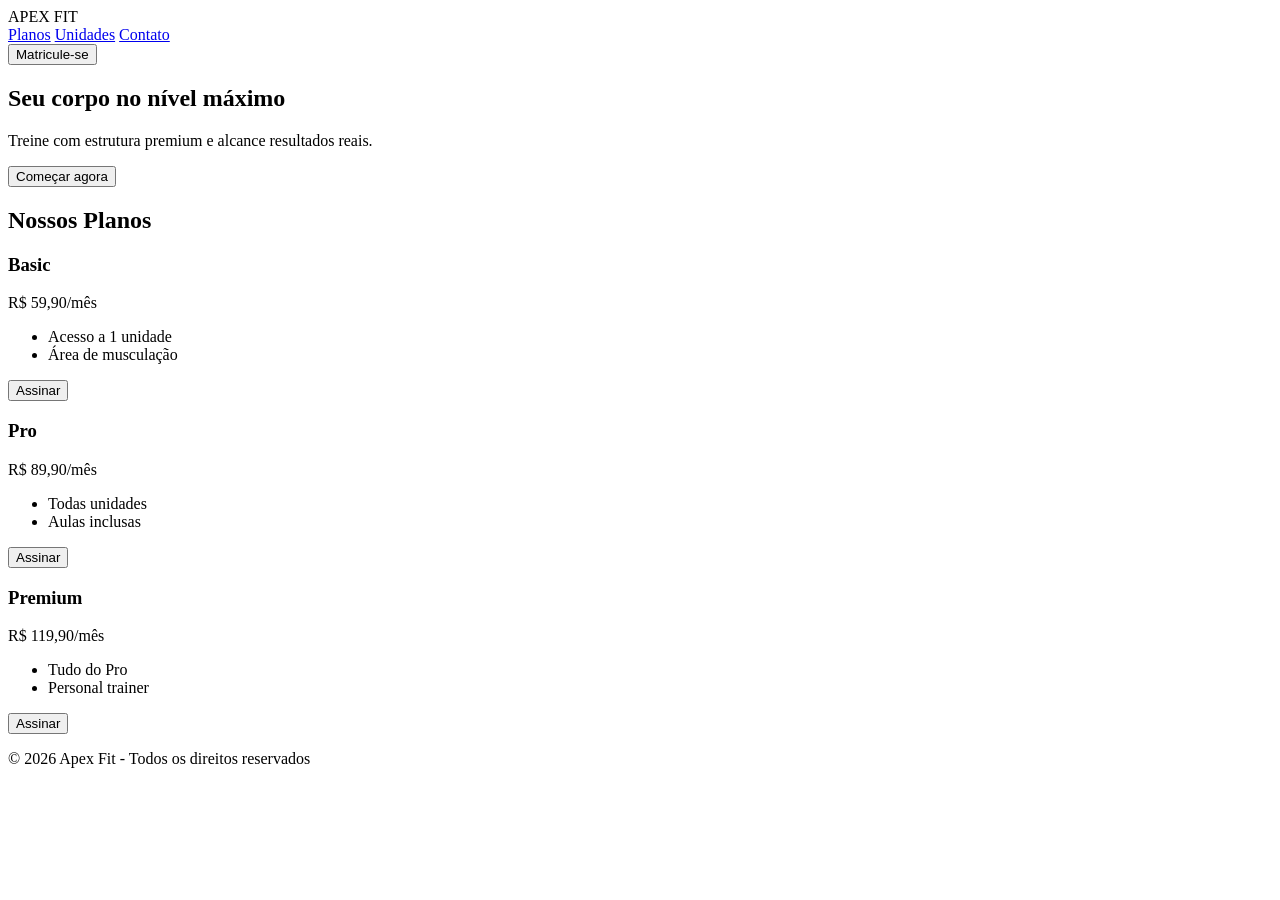
==== html/index.html @ 553272d9 "Primeiro commit" ====
<!doctype html>
<html lang="pt-BR">
  <head>
    <meta charset="UTF-8" />
    <meta name="viewport" content="width=device-width, initial-scale=1.0" />
    <title>Apex Fit</title>
    <link rel="stylesheet" href="style.css" />
  </head>
  <body>
    <!-- HEADER -->
    <header>
      <div class="logo">APEX <span>FIT</span></div>
      <nav>
        <a href="#planos">Planos</a>
        <a href="unidades.html">Unidades</a>
        <a href="contato.html">Contato</a>
      </nav>
      <button class="btn" id="matricula">Matricule-se</button>
    </header>

    <!-- HERO -->
    <section class="hero">
      <div class="hero-text">
        <h1>Seu corpo no <span>nível máximo</span></h1>
        <p>Treine com estrutura premium e alcance resultados reais.</p>
        <button class="btn" onclick="irParaPlanos()">Começar agora</button>
      </div>
    </section>

    <!-- PLANOS -->
    <section class="planos" id="planos">
      <h2>Nossos Planos</h2>
      <div class="cards">
        <div class="card">
          <h3>Basic</h3>
          <p>R$ 59,90/mês</p>
          <ul>
            <li>Acesso a 1 unidade</li>
            <li>Área de musculação</li>
          </ul>
          <button class="btn" id="plano_basico">Assinar</button>
        </div>

        <div class="card destaque">
          <h3>Pro</h3>
          <p>R$ 89,90/mês</p>
          <ul>
            <li>Todas unidades</li>
            <li>Aulas inclusas</li>
          </ul>
          <button class="btn" id="plano_pro">Assinar</button>
        </div>

        <div class="card">
          <h3>Premium</h3>
          <p>R$ 119,90/mês</p>
          <ul>
            <li>Tudo do Pro</li>
            <li>Personal trainer</li>
          </ul>
          <button class="btn" id="plano_premium">Assinar</button>
        </div>
      </div>
    </section>

    <!-- FOOTER -->
    <footer>
      <p>© 2026 Apex Fit - Todos os direitos reservados</p>
    </footer>
    <script src="script.js"></script>
  </body>
</html>
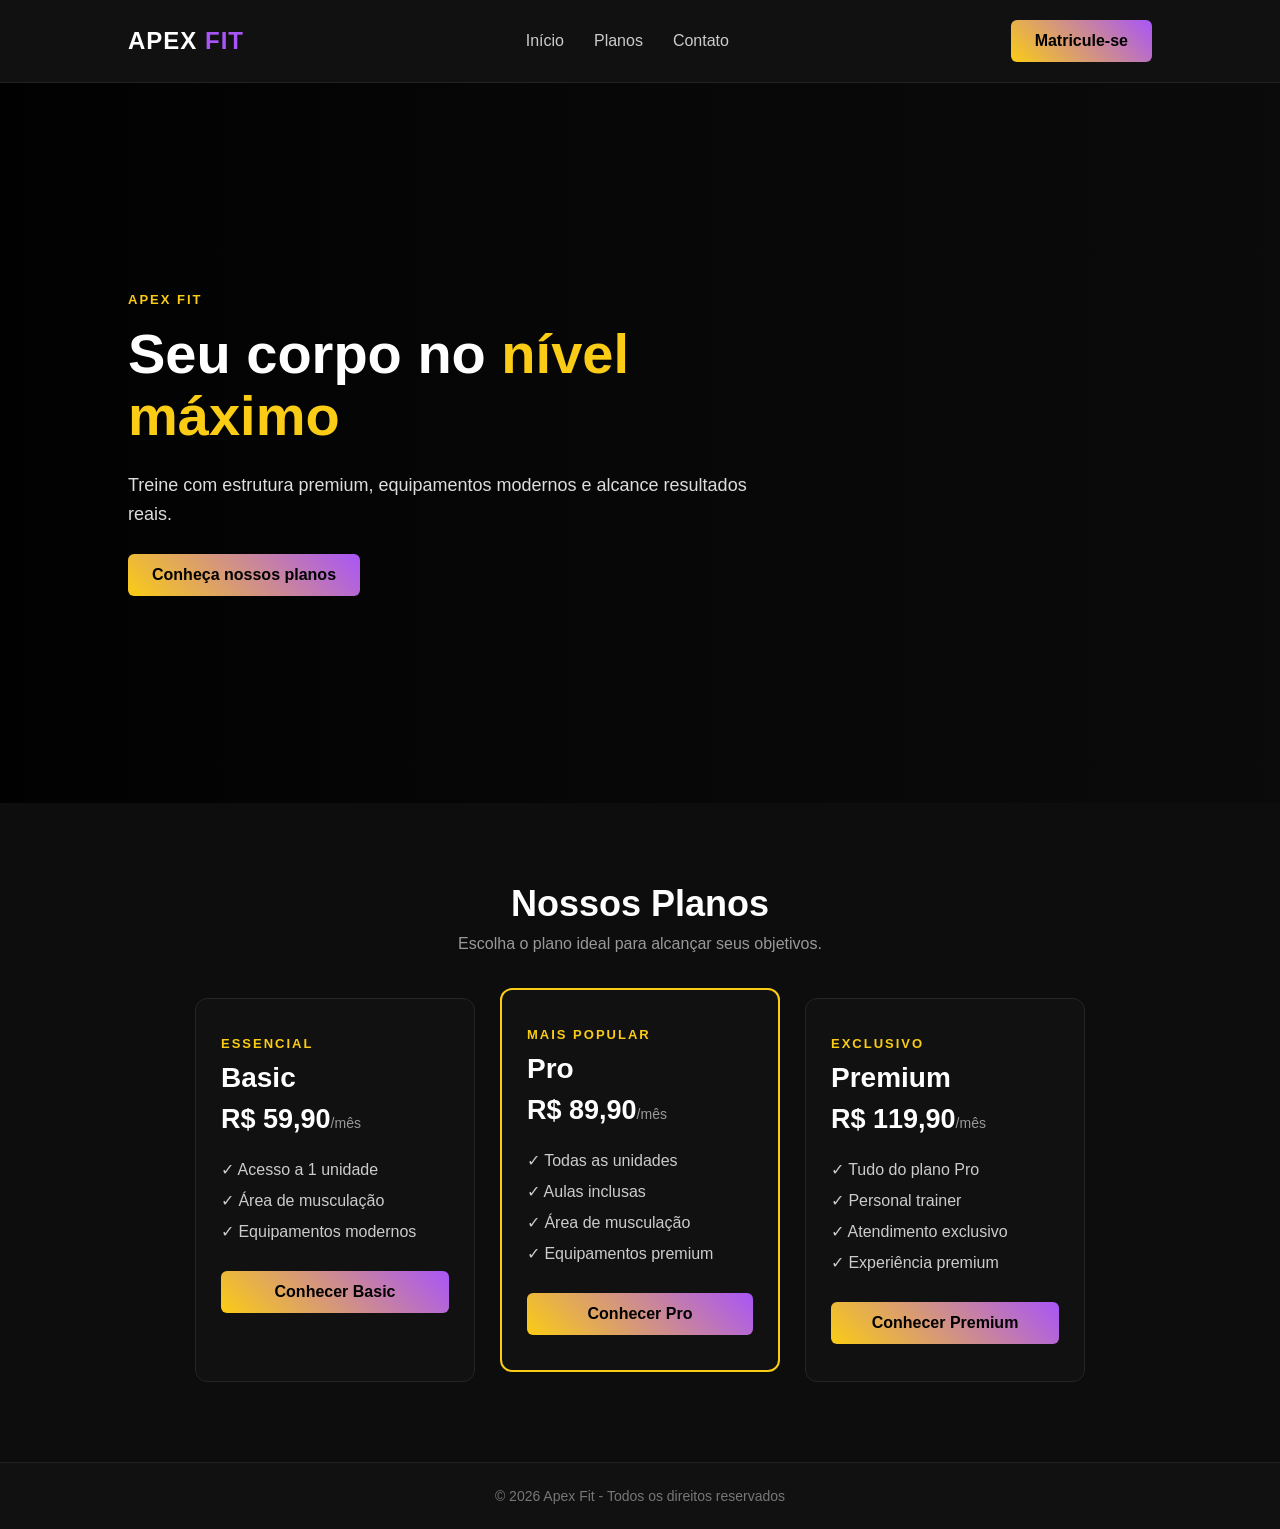
==== commit c4e36744: "+css planos, mudou css index, +páginas planos" ====
--- a/html/index.html
+++ b/html/index.html
@@ -3,70 +3,95 @@
   <head>
     <meta charset="UTF-8" />
     <meta name="viewport" content="width=device-width, initial-scale=1.0" />
-    <title>Apex Fit</title>
-    <link rel="stylesheet" href="style.css" />
+    <title>Apex Fit | Academia</title>
+    <link rel="stylesheet" href="../style_planos_index.css" />
   </head>
+
   <body>
-    <!-- HEADER -->
     <header>
       <div class="logo">APEX <span>FIT</span></div>
+
       <nav>
+        <a href="index.html">Início</a>
         <a href="#planos">Planos</a>
-        <a href="unidades.html">Unidades</a>
-        <a href="contato.html">Contato</a>
+        <a href="#contato">Contato</a>
       </nav>
-      <button class="btn" id="matricula">Matricule-se</button>
+
+      <a href="pro.html" class="btn">Matricule-se</a>
     </header>
 
-    <!-- HERO -->
     <section class="hero">
+      <div class="hero-overlay"></div>
+
       <div class="hero-text">
+        <span class="tag">APEX FIT</span>
+
         <h1>Seu corpo no <span>nível máximo</span></h1>
-        <p>Treine com estrutura premium e alcance resultados reais.</p>
-        <button class="btn" onclick="irParaPlanos()">Começar agora</button>
+
+        <p>
+          Treine com estrutura premium, equipamentos modernos e alcance
+          resultados reais.
+        </p>
+
+        <a href="#planos" class="btn">Conheça nossos planos</a>
       </div>
     </section>
 
-    <!-- PLANOS -->
     <section class="planos" id="planos">
       <h2>Nossos Planos</h2>
+      <p class="section-subtitle">
+        Escolha o plano ideal para alcançar seus objetivos.
+      </p>
+
       <div class="cards">
-        <div class="card">
+        <div class="card basic-card">
+          <span class="plan-label">ESSENCIAL</span>
           <h3>Basic</h3>
-          <p>R$ 59,90/mês</p>
+          <p class="price">R$ 59,90<span>/mês</span></p>
+
           <ul>
-            <li>Acesso a 1 unidade</li>
-            <li>Área de musculação</li>
+            <li>✓ Acesso a 1 unidade</li>
+            <li>✓ Área de musculação</li>
+            <li>✓ Equipamentos modernos</li>
           </ul>
-          <button class="btn" id="plano_basico">Assinar</button>
+
+          <a href="basic.html" class="btn">Conhecer Basic</a>
         </div>
 
-        <div class="card destaque">
+        <div class="card destaque pro-card">
+          <span class="plan-label">MAIS POPULAR</span>
           <h3>Pro</h3>
-          <p>R$ 89,90/mês</p>
+          <p class="price">R$ 89,90<span>/mês</span></p>
+
           <ul>
-            <li>Todas unidades</li>
-            <li>Aulas inclusas</li>
+            <li>✓ Todas as unidades</li>
+            <li>✓ Aulas inclusas</li>
+            <li>✓ Área de musculação</li>
+            <li>✓ Equipamentos premium</li>
           </ul>
-          <button class="btn" id="plano_pro">Assinar</button>
+
+          <a href="pro.html" class="btn">Conhecer Pro</a>
         </div>
 
-        <div class="card">
+        <div class="card premium-card">
+          <span class="plan-label">EXCLUSIVO</span>
           <h3>Premium</h3>
-          <p>R$ 119,90/mês</p>
+          <p class="price">R$ 119,90<span>/mês</span></p>
+
           <ul>
-            <li>Tudo do Pro</li>
-            <li>Personal trainer</li>
+            <li>✓ Tudo do plano Pro</li>
+            <li>✓ Personal trainer</li>
+            <li>✓ Atendimento exclusivo</li>
+            <li>✓ Experiência premium</li>
           </ul>
-          <button class="btn" id="plano_premium">Assinar</button>
+
+          <a href="premium.html" class="btn">Conhecer Premium</a>
         </div>
       </div>
     </section>
 
-    <!-- FOOTER -->
-    <footer>
+    <footer id="contato">
       <p>© 2026 Apex Fit - Todos os direitos reservados</p>
     </footer>
-    <script src="script.js"></script>
   </body>
 </html>
--- a/style_planos_index.css
+++ b/style_planos_index.css
@@ -0,0 +1,468 @@
+* {
+  margin: 0;
+  padding: 0;
+  box-sizing: border-box;
+  font-family: Arial, sans-serif;
+}
+
+html {
+  scroll-behavior: smooth;
+}
+
+body {
+  background: #0d0d0d;
+  color: #fff;
+}
+
+/* =========================
+   HEADER
+========================= */
+
+header {
+  display: flex;
+  justify-content: space-between;
+  align-items: center;
+  padding: 20px 10%;
+  background: #111;
+  border-bottom: 1px solid #222;
+}
+
+.logo {
+  color: #fff;
+  font-size: 24px;
+  font-weight: bold;
+  text-decoration: none;
+  letter-spacing: 1px;
+}
+
+.logo span {
+  color: #a855f7;
+}
+
+nav {
+  display: flex;
+  gap: 30px;
+}
+
+nav a {
+  text-decoration: none;
+  color: #ccc;
+  transition: 0.3s;
+}
+
+nav a:hover {
+  color: #facc15;
+}
+
+/* =========================
+   BOTÕES
+========================= */
+
+.btn {
+  display: inline-block;
+  background: linear-gradient(45deg, #facc15, #a855f7);
+  border: none;
+  padding: 12px 24px;
+  color: #000;
+  font-weight: bold;
+  cursor: pointer;
+  border-radius: 6px;
+  text-decoration: none;
+  transition: 0.3s;
+}
+
+.btn:hover {
+  transform: translateY(-2px);
+  box-shadow: 0 8px 25px rgba(168, 85, 247, 0.25);
+}
+
+/* =========================
+   HERO
+========================= */
+
+.hero {
+  height: 80vh;
+  min-height: 550px;
+  position: relative;
+  background:
+    url("https://images.unsplash.com/photo-1558611848-73f7eb4001a1")
+    no-repeat center/cover;
+  display: flex;
+  align-items: center;
+  padding: 0 10%;
+}
+
+.hero-overlay {
+  position: absolute;
+  inset: 0;
+  background:
+    linear-gradient(
+      90deg,
+      rgba(0, 0, 0, 0.9),
+      rgba(0, 0, 0, 0.45),
+      rgba(0, 0, 0, 0.2)
+    );
+}
+
+.hero-text {
+  position: relative;
+  z-index: 2;
+  max-width: 650px;
+}
+
+.tag,
+.plan-label {
+  color: #facc15;
+  font-size: 13px;
+  font-weight: bold;
+  letter-spacing: 2px;
+}
+
+.hero-text h1 {
+  margin-top: 15px;
+  font-size: 56px;
+  line-height: 1.1;
+}
+
+.hero-text h1 span {
+  color: #facc15;
+}
+
+.hero-text p {
+  margin: 25px 0;
+  color: #ddd;
+  font-size: 18px;
+  line-height: 1.6;
+}
+
+/* =========================
+   PLANOS
+========================= */
+
+.planos {
+  padding: 80px 10%;
+  text-align: center;
+}
+
+.planos h2 {
+  font-size: 36px;
+  margin-bottom: 10px;
+}
+
+.section-subtitle {
+  color: #999;
+  margin-bottom: 45px;
+}
+
+.cards {
+  display: flex;
+  gap: 25px;
+  justify-content: center;
+  align-items: stretch;
+  flex-wrap: wrap;
+}
+
+.card {
+  background: #111;
+  border: 1px solid #252525;
+  padding: 35px 25px;
+  width: 280px;
+  border-radius: 12px;
+  transition: 0.3s;
+  text-align: left;
+}
+
+.card:hover {
+  transform: translateY(-8px);
+  border-color: #a855f7;
+}
+
+.card h3 {
+  font-size: 28px;
+  margin: 10px 0;
+}
+
+.price {
+  font-size: 27px;
+  font-weight: bold;
+  color: #fff;
+  margin-bottom: 25px;
+}
+
+.price span {
+  font-size: 14px;
+  color: #999;
+  font-weight: normal;
+}
+
+.card ul {
+  list-style: none;
+  margin-bottom: 30px;
+}
+
+.card ul li {
+  margin: 12px 0;
+  color: #ccc;
+}
+
+.card .btn {
+  width: 100%;
+  text-align: center;
+}
+
+.destaque {
+  border: 2px solid #facc15;
+  transform: translateY(-10px);
+}
+
+.destaque:hover {
+  transform: translateY(-15px);
+}
+
+/* =========================
+   PÁGINAS DOS PLANOS
+========================= */
+
+.plan-page {
+  min-height: calc(100vh - 85px);
+  padding: 70px 10%;
+  display: grid;
+  grid-template-columns: 1fr 480px;
+  align-items: center;
+  gap: 80px;
+}
+
+.basic-page {
+  background:
+    radial-gradient(
+      circle at 15% 50%,
+      rgba(250, 204, 21, 0.08),
+      transparent 35%
+    );
+}
+
+.pro-page {
+  background:
+    radial-gradient(
+      circle at 15% 50%,
+      rgba(168, 85, 247, 0.15),
+      transparent 40%
+    );
+}
+
+.premium-page {
+  background:
+    radial-gradient(
+      circle at 15% 50%,
+      rgba(250, 204, 21, 0.13),
+      transparent 30%
+    ),
+    radial-gradient(
+      circle at 80% 30%,
+      rgba(168, 85, 247, 0.12),
+      transparent 35%
+    );
+}
+
+.plan-info {
+  max-width: 650px;
+}
+
+.plan-info h1 {
+  font-size: 72px;
+  margin: 15px 0;
+}
+
+.big-price {
+  color: #facc15;
+  font-size: 35px;
+  font-weight: bold;
+  margin-bottom: 20px;
+}
+
+.big-price small {
+  color: #aaa;
+  font-size: 16px;
+}
+
+.plan-info > p:not(.big-price) {
+  color: #bbb;
+  font-size: 18px;
+  line-height: 1.7;
+  max-width: 550px;
+}
+
+.benefits {
+  margin-top: 35px;
+}
+
+.benefits h3 {
+  font-size: 20px;
+  margin-bottom: 15px;
+}
+
+.benefits div {
+  color: #ccc;
+  margin: 12px 0;
+}
+
+/* =========================
+   FORMULÁRIO
+========================= */
+
+.form-container {
+  background: rgba(17, 17, 17, 0.95);
+  border: 1px solid #292929;
+  border-radius: 14px;
+  padding: 35px;
+  box-shadow: 0 20px 60px rgba(0, 0, 0, 0.4);
+}
+
+.form-container h2 {
+  font-size: 28px;
+  margin-bottom: 8px;
+}
+
+.form-container > p {
+  color: #888;
+  font-size: 14px;
+  margin-bottom: 25px;
+  line-height: 1.5;
+}
+
+form {
+  display: flex;
+  flex-direction: column;
+}
+
+form label {
+  color: #ddd;
+  font-size: 14px;
+  font-weight: bold;
+  margin-bottom: 7px;
+}
+
+form input {
+  width: 100%;
+  padding: 13px 14px;
+  margin-bottom: 18px;
+  background: #0c0c0c;
+  border: 1px solid #333;
+  border-radius: 6px;
+  color: #fff;
+  outline: none;
+  transition: 0.3s;
+}
+
+form input:focus {
+  border-color: #a855f7;
+  box-shadow: 0 0 0 2px rgba(168, 85, 247, 0.1);
+}
+
+form input::placeholder {
+  color: #666;
+}
+
+.form-btn {
+  width: 100%;
+  margin-top: 5px;
+  font-size: 15px;
+}
+
+/* =========================
+   FOOTER
+========================= */
+
+footer {
+  text-align: center;
+  padding: 25px;
+  background: #111;
+  border-top: 1px solid #222;
+}
+
+footer p {
+  color: #777;
+  font-size: 14px;
+}
+
+/* =========================
+   RESPONSIVIDADE
+========================= */
+
+@media (max-width: 900px) {
+
+  header {
+    padding: 20px 5%;
+  }
+
+  .plan-page {
+    grid-template-columns: 1fr;
+    padding: 60px 5%;
+    gap: 50px;
+  }
+
+  .plan-info {
+    max-width: 100%;
+  }
+
+  .form-container {
+    width: 100%;
+    max-width: 600px;
+    margin: auto;
+  }
+
+}
+
+@media (max-width: 650px) {
+
+  header {
+    flex-wrap: wrap;
+    gap: 20px;
+  }
+
+  nav {
+    order: 3;
+    width: 100%;
+    justify-content: center;
+    gap: 20px;
+  }
+
+  header > .btn {
+    display: none;
+  }
+
+  .hero {
+    min-height: 600px;
+    padding: 0 7%;
+  }
+
+  .hero-text h1 {
+    font-size: 40px;
+  }
+
+  .planos {
+    padding: 60px 5%;
+  }
+
+  .card {
+    width: 100%;
+    max-width: 380px;
+  }
+
+  .destaque {
+    transform: none;
+  }
+
+  .plan-info h1 {
+    font-size: 55px;
+  }
+
+  .big-price {
+    font-size: 28px;
+  }
+
+  .form-container {
+    padding: 25px 20px;
+  }
+
+}
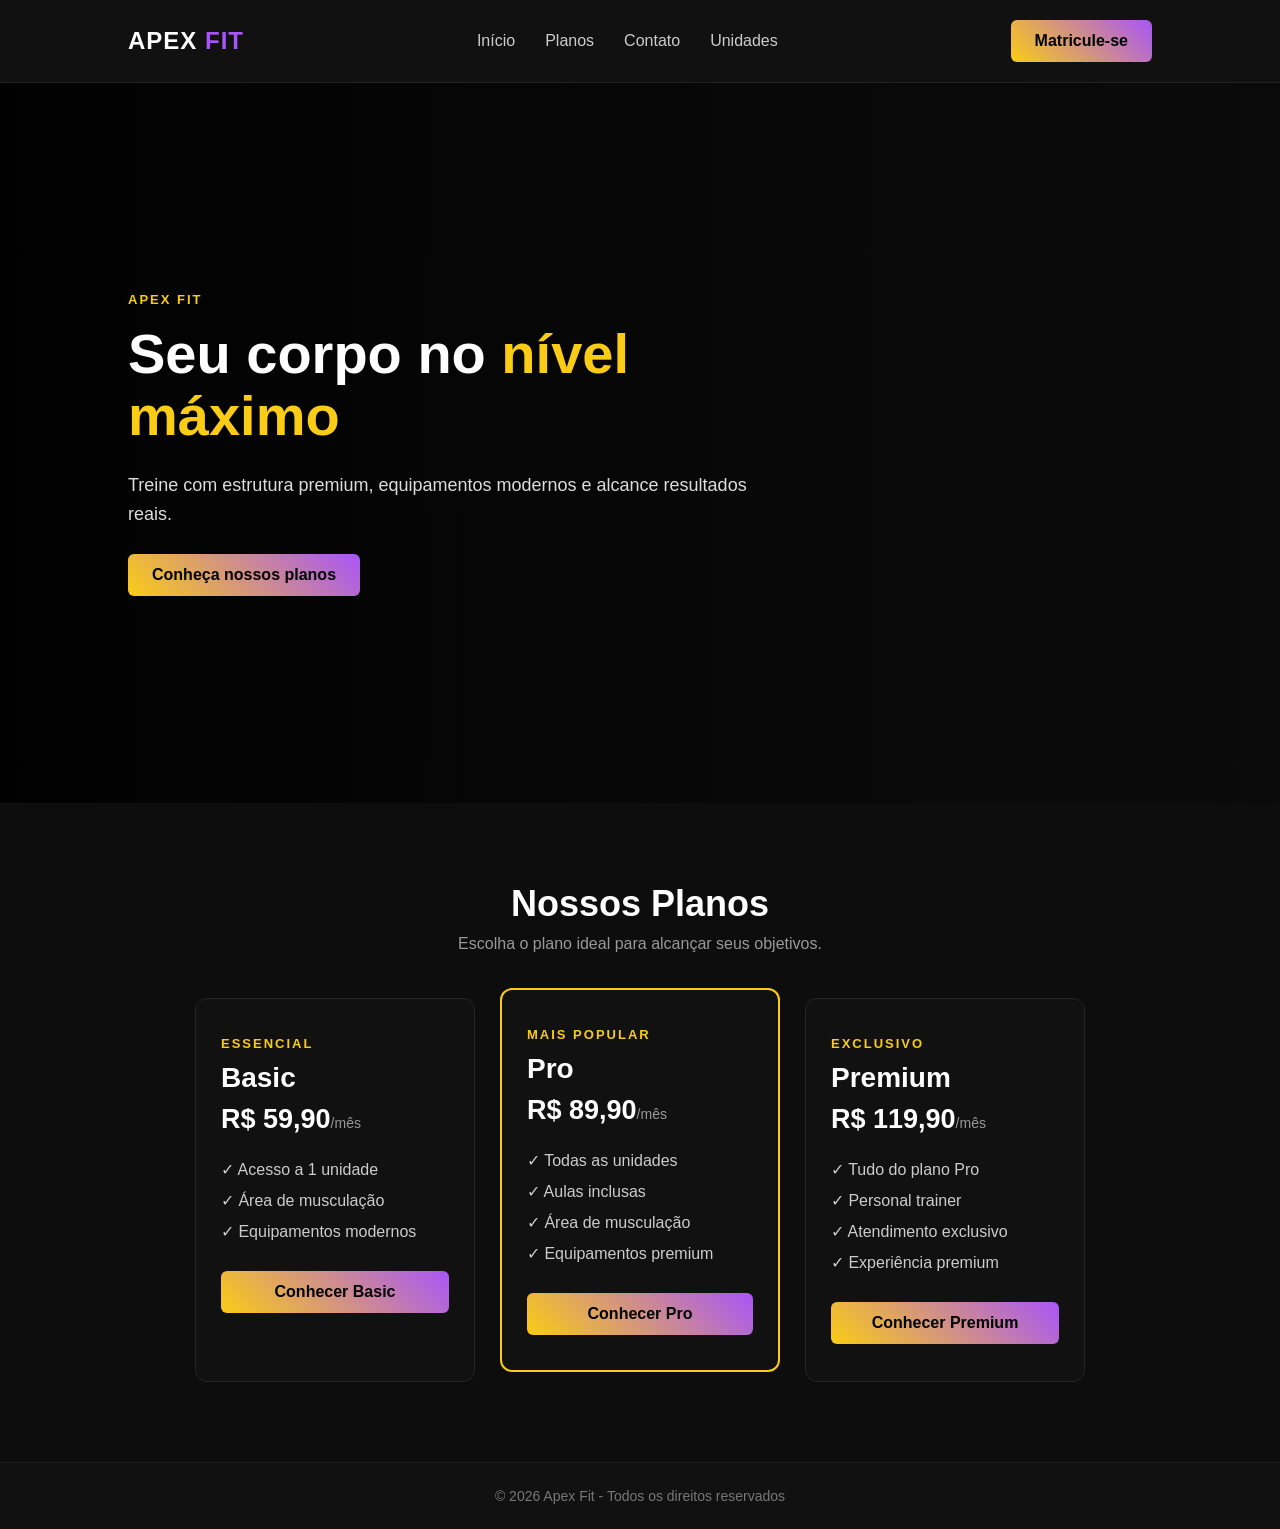
==== commit add9b81f: "esqueci das unidades, agora ta certo" ====
--- a/html/index.html
+++ b/html/index.html
@@ -14,7 +14,8 @@
       <nav>
         <a href="index.html">Início</a>
         <a href="#planos">Planos</a>
-        <a href="#contato">Contato</a>
+        <a href="contato.html">Contato</a>
+        <a href="unidades.html">Unidades</a>
       </nav>
 
       <a href="pro.html" class="btn">Matricule-se</a>
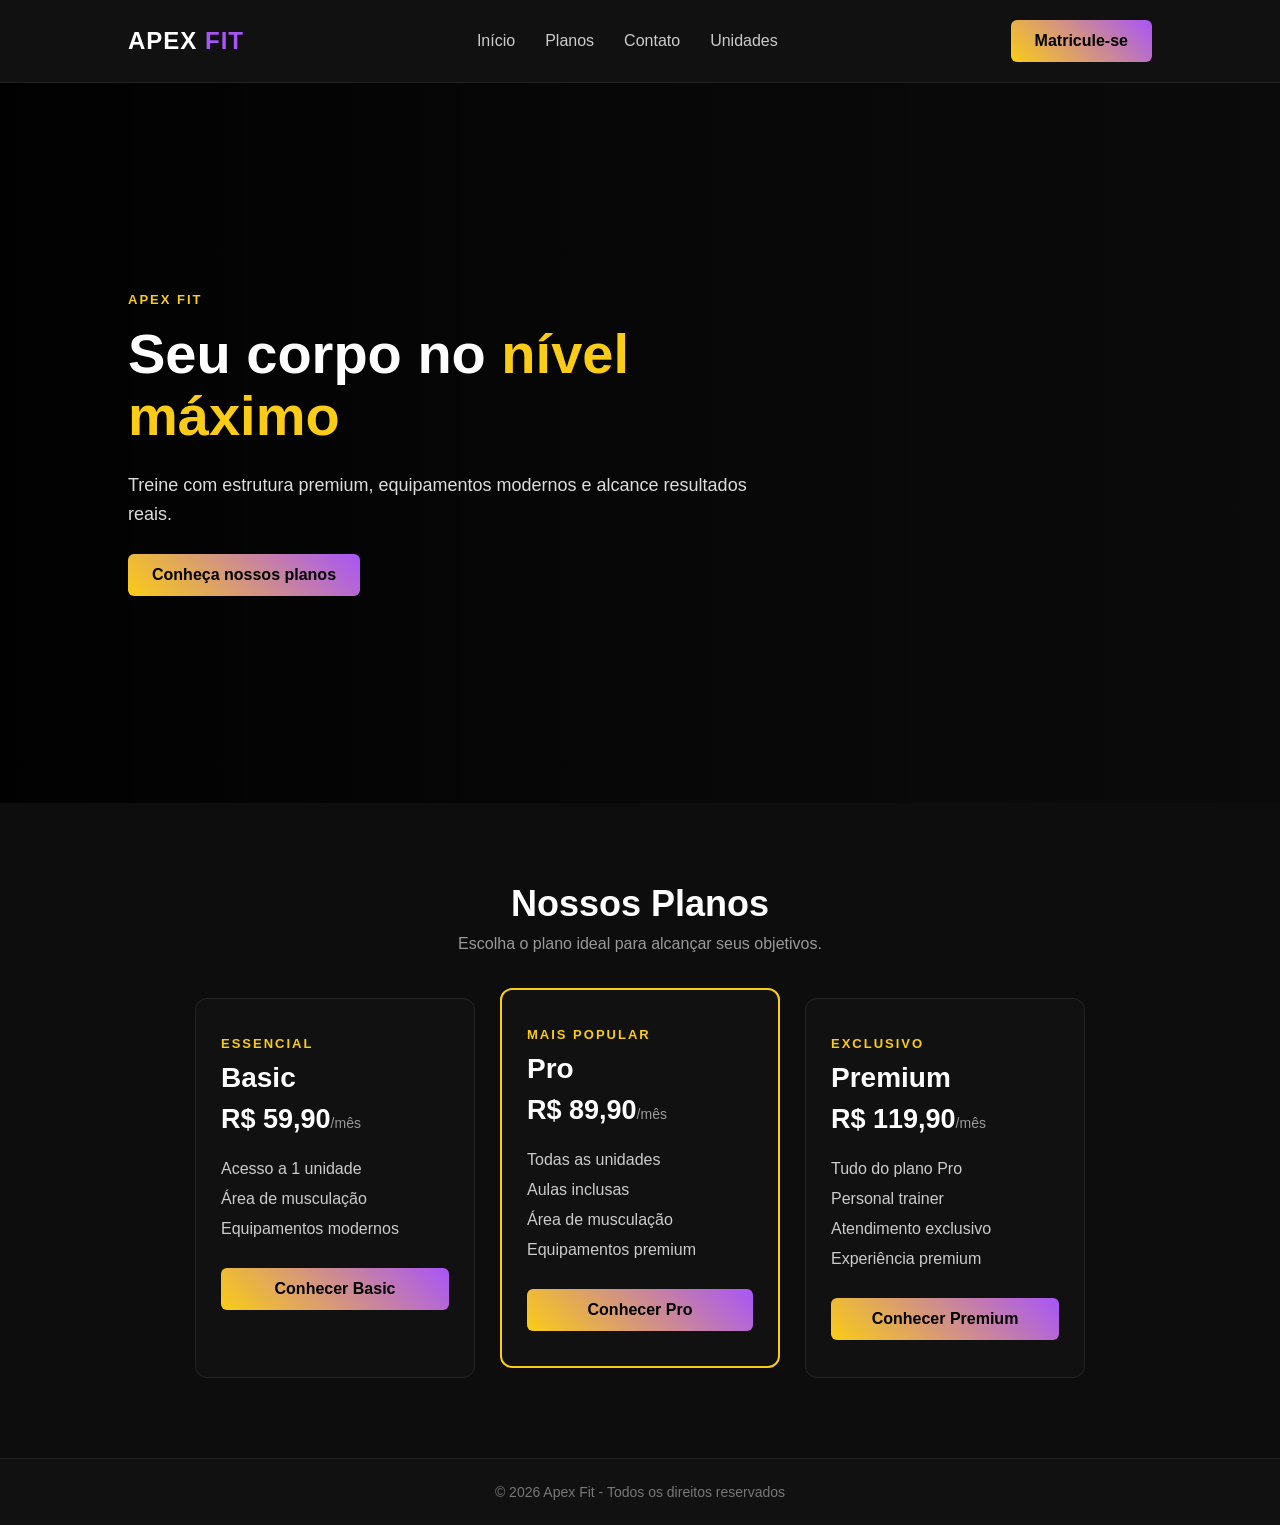
==== commit ed43c9ae: "consertei o javascript que não estava sendo chamado" ====
--- a/html/index.html
+++ b/html/index.html
@@ -18,7 +18,7 @@
         <a href="unidades.html">Unidades</a>
       </nav>
 
-      <a href="pro.html" class="btn">Matricule-se</a>
+      <a href="#planos" class="btn">Matricule-se</a>
     </header>
 
     <section class="hero">
@@ -51,9 +51,9 @@
           <p class="price">R$ 59,90<span>/mês</span></p>
 
           <ul>
-            <li>✓ Acesso a 1 unidade</li>
-            <li>✓ Área de musculação</li>
-            <li>✓ Equipamentos modernos</li>
+            <li>Acesso a 1 unidade</li>
+            <li>Área de musculação</li>
+            <li>Equipamentos modernos</li>
           </ul>
 
           <a href="basic.html" class="btn">Conhecer Basic</a>
@@ -65,10 +65,10 @@
           <p class="price">R$ 89,90<span>/mês</span></p>
 
           <ul>
-            <li>✓ Todas as unidades</li>
-            <li>✓ Aulas inclusas</li>
-            <li>✓ Área de musculação</li>
-            <li>✓ Equipamentos premium</li>
+            <li>Todas as unidades</li>
+            <li>Aulas inclusas</li>
+            <li>Área de musculação</li>
+            <li>Equipamentos premium</li>
           </ul>
 
           <a href="pro.html" class="btn">Conhecer Pro</a>
@@ -80,10 +80,10 @@
           <p class="price">R$ 119,90<span>/mês</span></p>
 
           <ul>
-            <li>✓ Tudo do plano Pro</li>
-            <li>✓ Personal trainer</li>
-            <li>✓ Atendimento exclusivo</li>
-            <li>✓ Experiência premium</li>
+            <li>Tudo do plano Pro</li>
+            <li>Personal trainer</li>
+            <li>Atendimento exclusivo</li>
+            <li>Experiência premium</li>
           </ul>
 
           <a href="premium.html" class="btn">Conhecer Premium</a>
--- a/style_planos_index.css
+++ b/style_planos_index.css
@@ -14,9 +14,7 @@
   color: #fff;
 }
 
-/* =========================
-   HEADER
-========================= */
+/* Header */
 
 header {
   display: flex;
@@ -25,6 +23,9 @@
   padding: 20px 10%;
   background: #111;
   border-bottom: 1px solid #222;
+  position: sticky;
+  top: 0;
+  z-index: 1000;
 }
 
 .logo {
@@ -84,8 +85,7 @@
   height: 80vh;
   min-height: 550px;
   position: relative;
-  background:
-    url("https://images.unsplash.com/photo-1558611848-73f7eb4001a1")
+  background: url("https://images.unsplash.com/photo-1558611848-73f7eb4001a1")
     no-repeat center/cover;
   display: flex;
   align-items: center;
@@ -95,13 +95,12 @@
 .hero-overlay {
   position: absolute;
   inset: 0;
-  background:
-    linear-gradient(
-      90deg,
-      rgba(0, 0, 0, 0.9),
-      rgba(0, 0, 0, 0.45),
-      rgba(0, 0, 0, 0.2)
-    );
+  background: linear-gradient(
+    90deg,
+    rgba(0, 0, 0, 0.9),
+    rgba(0, 0, 0, 0.45),
+    rgba(0, 0, 0, 0.2)
+  );
 }
 
 .hero-text {
@@ -233,21 +232,19 @@
 }
 
 .basic-page {
-  background:
-    radial-gradient(
-      circle at 15% 50%,
-      rgba(250, 204, 21, 0.08),
-      transparent 35%
-    );
+  background: radial-gradient(
+    circle at 15% 50%,
+    rgba(250, 204, 21, 0.08),
+    transparent 35%
+  );
 }
 
 .pro-page {
-  background:
-    radial-gradient(
-      circle at 15% 50%,
-      rgba(168, 85, 247, 0.15),
-      transparent 40%
-    );
+  background: radial-gradient(
+    circle at 15% 50%,
+    rgba(168, 85, 247, 0.15),
+    transparent 40%
+  );
 }
 
 .premium-page {
@@ -390,7 +387,6 @@
 ========================= */
 
 @media (max-width: 900px) {
-
   header {
     padding: 20px 5%;
   }
@@ -410,11 +406,9 @@
     max-width: 600px;
     margin: auto;
   }
-
 }
 
 @media (max-width: 650px) {
-
   header {
     flex-wrap: wrap;
     gap: 20px;
@@ -464,5 +458,4 @@
   .form-container {
     padding: 25px 20px;
   }
-
-}+}
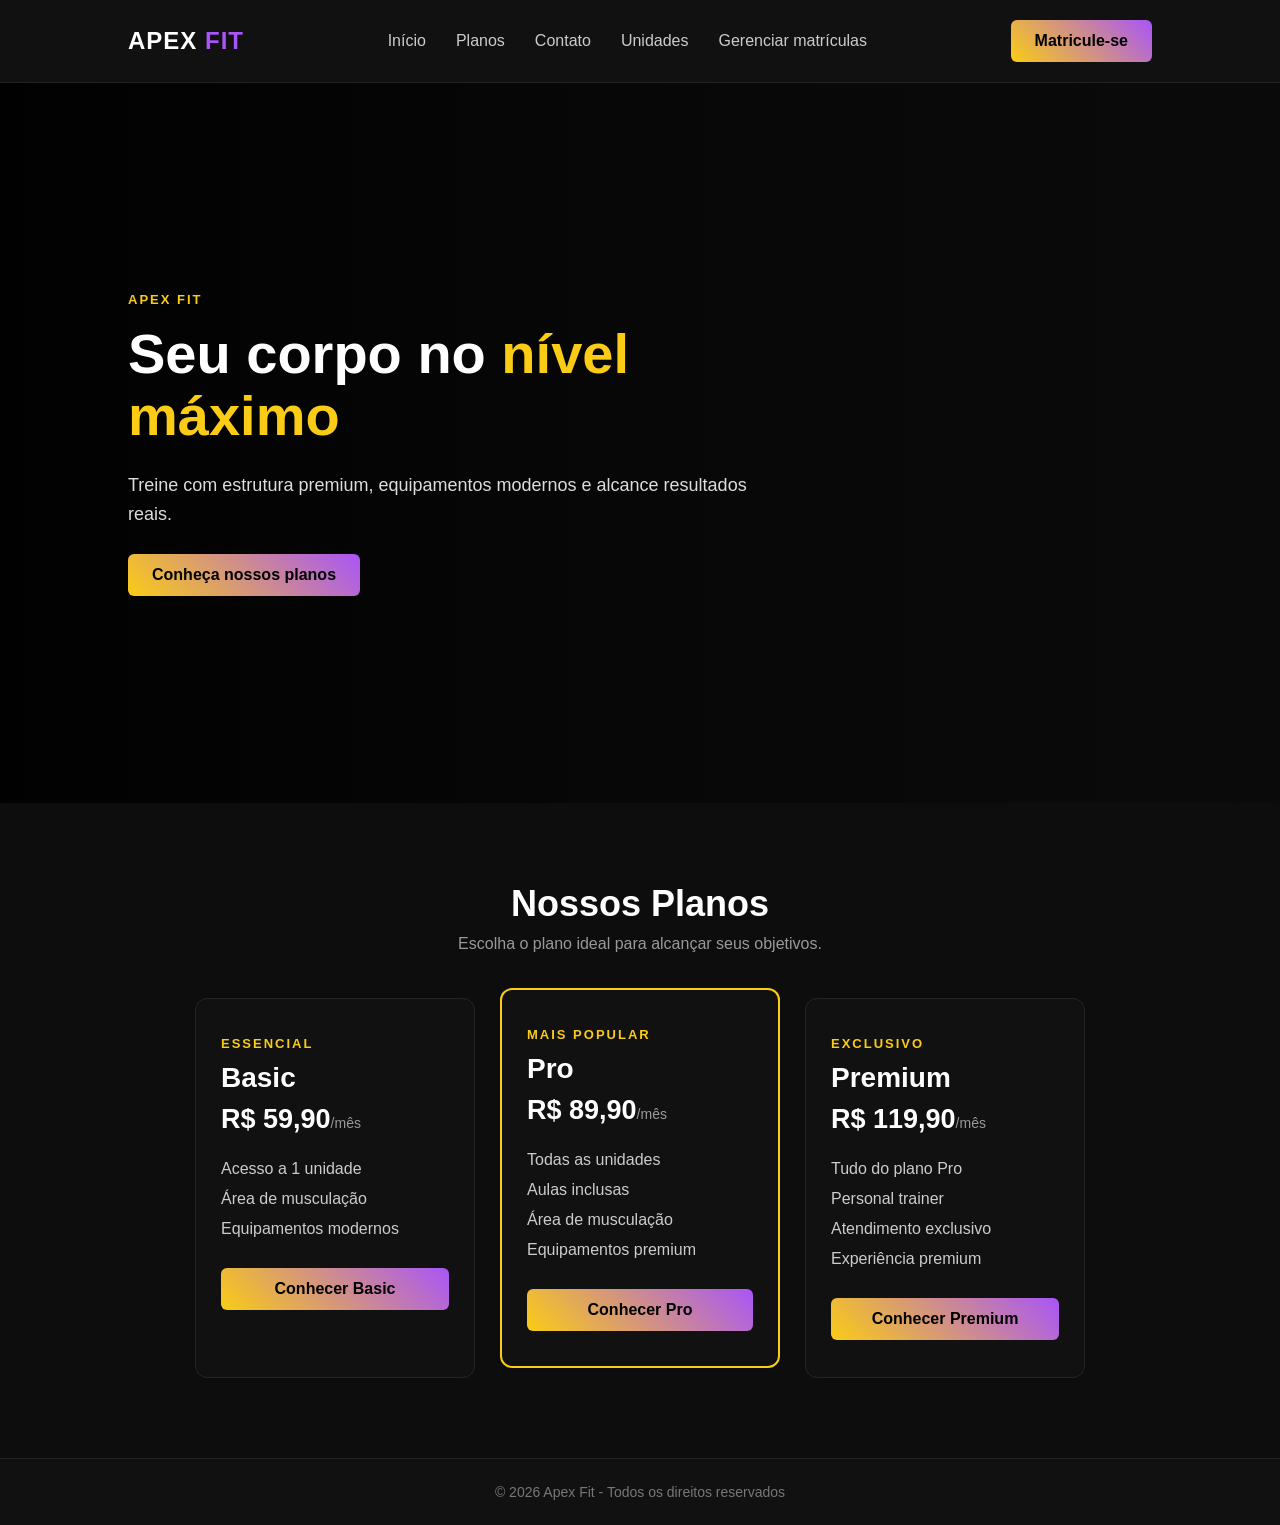
==== commit 93054511: "adicionado importar csv" ====
--- a/html/index.html
+++ b/html/index.html
@@ -16,6 +16,7 @@
         <a href="#planos">Planos</a>
         <a href="contato.html">Contato</a>
         <a href="unidades.html">Unidades</a>
+        <a href="csv.html">Gerenciar matrículas</a>
       </nav>
 
       <a href="#planos" class="btn">Matricule-se</a>
